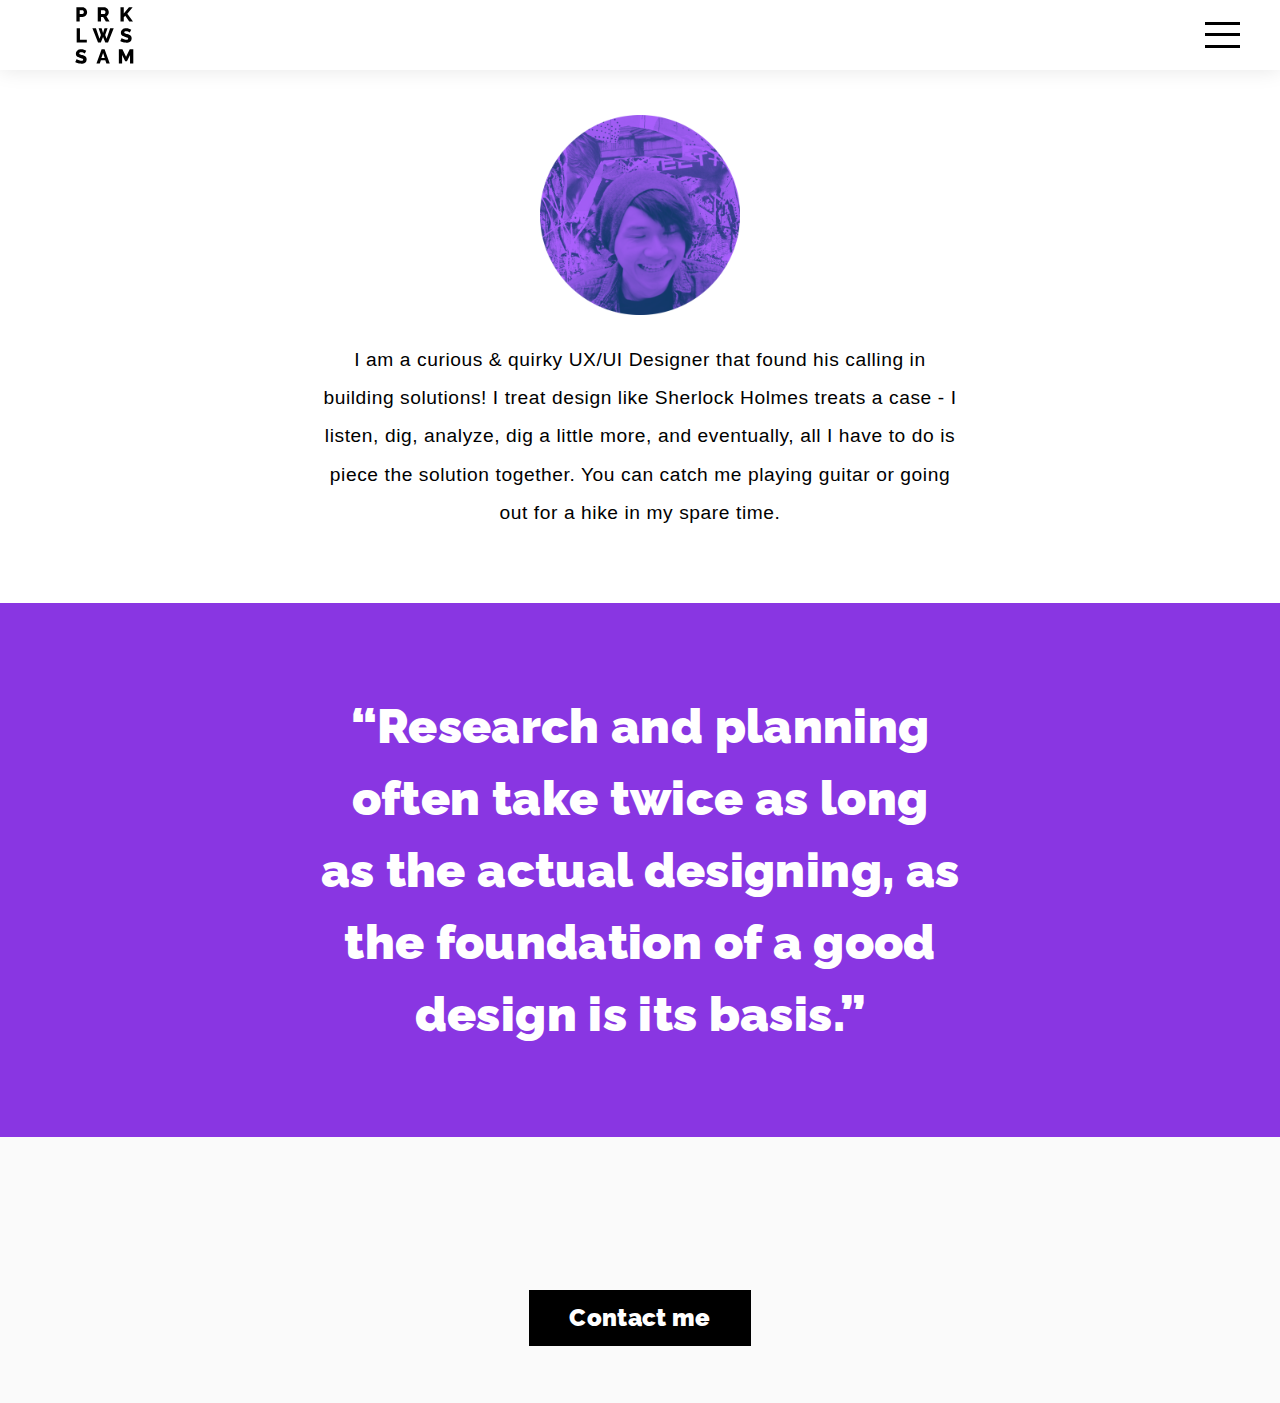
==== about.html @ 824cc942 "Responsiveness" ====
<html>
<head>
  <title>Park's Portfolio of Projects</title>
  <meta name="viewport" content="width=device-width, initial-scale=1">
  <link rel="shortcut icon" href="assets/logo.ico" />
<link href="style.css" rel="stylesheet">
<link href="animate.css" rel="stylesheet">
<link href="https://fonts.googleapis.com/css?family=Montserrat:500|Raleway:900" rel="stylesheet">
<script src="https://ajax.googleapis.com/ajax/libs/jquery/3.3.1/jquery.min.js"></script>
<script src="wow.min.js"></script>
<script src="nav.js"></script>
<script>
new WOW().init();
</script>
</head>
<body>
<header>
  <input id="burger" type="checkbox" style="display:none"/>
  <label for="burger"> <span></span> <span></span> <span></span> </label>
  <nav>
        <a href="index.html" class="hidelogo"><img src="assets/logo2.svg" alt="" class="navlogo"></a>
    <ul>
      <li><a href="index.html">Home</a></li>
      <li><a href="about.html">About</a></li>
      <li><a href="work.html">My Work</a></li>
      <li><a href="contact.html">Contact</a></li>

    </ul>
  </nav>
</header>
  <section class="home">
  <div class="open-overlay">
    <span class="bar-top"></span>
    <span class="bar-middle"></span>
    <span class="bar-bottom"></span>
  </div>
</section>
</header>
<!-- <section class="abouthero aboutsection">
</section> -->
<section class="ab1 centerwrapper aboutsection">
<img src="assets/about/me.png" alt="" class="aboutimg">
  <p class="mid centerwrapper fadeInUp animated wow">
    I am a curious & quirky UX/UI Designer that found his calling in building solutions! I treat design like Sherlock Holmes treats a case - I listen, dig, analyze, dig a little more, and eventually, all I have to do is piece the solution together. You can catch me playing guitar or going out for a hike in my spare time.

</p>
</section>
<section class="ab2 aboutsection centerwrapper">
<h2 class="mid wtext htwo fadeInLeft animated wow">“Research and planning often take twice as long as the actual designing, as the
foundation of a good design is its basis.”</h2>
</section>
<section class="aboutcontact centerwrapper aboutsection">
  <h2 class="centerwrapperitem fadeInUp animated wow">Want to know more?</h2>
  <a href="contact.html">
  <button type="button">Contact me</button></a>

</section>
</body>
</html>
---- style.css ----
/* Park's Notes!

Oh hey! Peeking at my code huh? It's pretty uhhh messy - but it works so hey!.

Anyways.. all of this code (minus the navigation) is done by me!

I would also love to give credit to Curtis Campbell for doing my previous portfolio!

 */



.homesections{
  height: 400pt;
  background-position: center;
  background-size: cover;
  width: 100%;
}

.home1{
  background-image: url("assets/home/hero.png");
  background-position: left;

}

.home2{
  background-color: #E2366B;

  background-image: url("assets/home/coffeepink.gif");
  background-size: 500pt;
  background-repeat: no-repeat;

}

.home3{
  background-color: #ffffff;


}
.home4{
  background-image: url("assets/home/contact.png");


}

.projecthero{
  /* background-color: #E2366B; */
  background-color: #FFFFFF;

  min-height: 200pt;
  max-height: auto;
  background-position: center;
  background-size: cover;
  width: 100%;

}

.projectsections{
  min-height: 300pt;
  max-height: auto;
  background-position: center;
  background-size: cover;
  max-width: 100%;
  padding-top: 10%;
  padding-bottom: 10%;
  margin: 50pt 50pt 50pt 50pt;


}

.project1{
  background-color: #00BC77;

}
.project2{
  background-color: #FA914E;


}
.project3{
  background-color: #FFFFFF;


}
.projectcongen{
  width: 50%;
  padding-bottom: 2%
}

.projectkabuni{
  width: 25%;
  padding-bottom: 2%
}
@media (max-width:768px) {
  .projectkabuni{
    width: 50%;

  }

  .projectsections{
    margin: 25pt 25pt 25pt 25pt;


}



}
.visogif{
  width: 25%
}





.congensections{
  min-height: 400pt;
  max-height: auto;
  background-position: center;
  background-size: cover;
  width: 100%;
  padding-top: 5%;
  padding-bottom:5%
}

.congen1{
  background-image:url("assets/congen/section1.png")

}
.congen2{
 background-color: #FAFAFA;

}

.congen3{
  background-image: url("assets/congen/section2.png");
}

.congen4{
 background-color: #FAFAFA;

}

.congen5{
  background-image: url("assets/congen/section3.png");

}

.congen6{
 background-color: #FAFAFA;

}


.flowgif{
  width: 80%;
  height: auto;
  margin: 2% 25% 2% 25%
}
@media (max-width:768px) {
  .flowgif{
    width: 90%;
    margin: 2% 5% 2% 5%

  }

}

.congen7{
 background-color: #00BC77;

}

.congenuserflow{
  display: block;
    margin: 0 auto;

}

.congenuf{
 background-color: #FFFFFF;
min-height: auto
}










.kabunisections{
  min-height: 400pt;
  max-height: auto;
  background-position: center;
  background-size: cover;
  width: 100%;
  padding-top: 5%;
  padding-bottom:5%
}

.kabunihero{
  background-image: url("assets/kabuni/hero.png");
  z-index: 101;
  min-height: 200pt;
  max-height: 300pt;

}


.ks1{
  background-color: #5FDADF;
  min-height: 200pt;
  max-height: auto;

}

.ks2{
  background-color: #FAFAFA
}

.ks3{
  background-image: url("assets/kabuni/section2.png");

}

.ks4{
  background-color: #FAFAFA

}

.ks5{
  background-image: url("assets/kabuni/section3.png")
}

.ks6{
  background-color: #EEFEFF;
  padding-top:5%;
  padding-bottom:5%


}
.ks8{
  background-color: #FAFAFA;
  padding-top:75pt
}

.kabunisupport{
  width: 200pt
}

.ks8{
  background-color: #FFFFFF;
  padding-top:75pt
}

.supporttext{
text-align: left;
margin-left:15%;
margin-right: 10%;
padding-bottom: 5%

}

@media (max-width:768pt) {
  .supporttext{
    text-align: center;
    margin: 0
    padding: 2% 25% 2% 25%
  }

  .kabunisupport{
    width: 125pt
  }
}

.ks9{

  background-color: #5FDADF;
  padding-top:75pt
}
.kabunidetail{
  width: 150pt
}










.visosections{
  min-height: 400pt;
  max-height: auto;
  background-position: center;
  background-size: cover;
  width: 100%;
  padding-top: 5%;
  padding-bottom:5%
}
.visohero{
  background-image: url("assets/viso/section1.png")
}
.viso2{
  background-color: #FAFAFA
}
.viso3{
  background-image: url("assets/viso/section2.png")
}

.visobrandimg{
  width: 40%;

}
@media (max-width:768px) {
  .visobrandimg{

    display: none;

  }
}

.viso5{
  background-color: #FA914E
}

.visogif{
  width: 40%;
  display: block;
  margin: 0 auto;

}
@media (max-width:768px) {
  .visogif{
    width: 80%;
    display: block;
    margin: 0 auto;
  }
}

.viso6{
  background-color: #FAFAFA
}

.viso7{
  background-image: url("assets/viso/section4.png")

}







.aboutsection{
  min-height: 400pt;
  max-height: auto;
  max-height: auto;
  background-position: center;
  background-size: cover;
  width: 100%;
}
.aboutimg{
  width: 150pt;

}

.ab1{
    background-color: #FFFFFF;

}
.ab2{
  background-color: #8936E2;

}
.aboutcontact{
  min-height: 200pt;
  max-height: auto;

}









.yellowrectangle{
  background-color: yellow;
  min-height: 50%;
  margin: 50pt 50pt 50pt 50pt;
  padding-left: 5%

}
@media (max-width:768pt) {
  .yellowrectangle{
    margin: 0pt 0pt 0pt 0pt;
}

}
.contactsubtitle{
  padding-top: 5%
}

@media (max-width:768pt) {
  .contactsubtitle{
    padding-top: 20%
  }
}

.contactbacky{
  background-image: url("assets/contact/backy.png");
  background-size:cover;
  background-position: center center;
  height: 100%

}





.centerwrapper{
  display: flex;
  -ms-flex-align: center;
	-webkit-align-items: center;
	-webkit-box-align: center;
	align-items: center;
  justify-content: center;
  flex-wrap: wrap;
  align-content: center;
  /* flex-direction: column; */

}
.centerwrapperitem{
  flex-basis: 100%;
}



.wrappercolumn{
  display: flex;
  flex-direction: column;
  align-items: center;
}

.wrapper{
display: flex;
flex-direction: row;
flex-wrap: auto
}


.twocolumn{
  display: flex;
  flex-direction: row;
  justify-content: center;
  align-items: center;
}

.twocolumn > div{
  flex: 1;

}

.columnspacing{
  margin-left: 10%
}

@media (max-width:768pt) {
  .twocolumn{
    display: flex;
    flex-direction: column;
  }
  .columnspacing{
    margin-left: 0
  }
}























body{
  margin:0;
  background-color: #FAFAFA
}

h1{
  font-family: 'Raleway', serif;
  font-weight: 900;
  font-size: 4em;
  letter-spacing: 1.12;
  text-align: center;
  margin-top: 0pt;
  margin-bottom: 0pt;

}

h2{
  font-family: 'Raleway', sans-serif;
  font-size: 3em;
  line-height: 1.5em;
  font-weight: 900;
  text-align: center;
  letter-spacing: 0.36;
  margin-top: 0pt;
  margin-bottom: 0pt;

}

h3{
  font-family: 'Cabin', sans-serif;
  font-weight: 900;
  font-size: 2em;
  line-height: 1.5em;

  letter-spacing: .48;
  text-align: center;
  margin-top: 0pt;
  margin-bottom: 0pt;

}

p{
  font-family: 'Cabin', sans-serif;
  font-weight: 500;
  font-size: 1.2em;
  letter-spacing: 0.58;
  line-height: 2em;
  text-align: left;
  margin-top: 0pt;
  margin-bottom: 0pt;
}


button{
  background-color: black;
  color: white;
  font-family: 'Raleway', sans-serif;
  font-weight: 900;
  font-size: 18pt;
  letter-spacing: 0.36;
  border: none;
  margin-top: 1em;
  padding: 10pt 30pt 10pt 30pt;
  align-items: center
  -webkit-transition-duration: .4s;
    transition-duration: .4s;
    align-self: center;
}
button:hover {
    background-color: white;
    color: black;
    cursor: pointer

}


img{
  max-width: 100%;
  height: auto;
}

@media (max-width:768pt) {

}


.imgmid{
  align: center;
}




.homeherotext{
  font-size: 5em
}

.homeherotextsubtitle{
  font-size: 2em
}

.quote{
  text-align: center;
  padding: 2% 10% 2% 10%

}

.wtext{
  color: white;
}



.left{
  text-align: left;

}

.right{
  text-align: right;
}




.mid{
  text-align: center;
  padding: 2% 25% 2% 25%
}


@media (max-width:768px) {
h1{
  font-size: 3em;

}
h2{
  font-size: 2.5em;

}
h3{
  font-size: 1.5em;
}
p{
  font-size: 1em;
  line-height: 1.5em;
  margin-bottom: 15pt

}
button{
  background-color: black;
  color: white;
  font-family: 'Raleway', sans-serif;
  font-weight: 900;
  font-size: 1.25em;
  letter-spacing: 0.36;
  border: none;
  margin-top: 1em;
  padding: 8pt 25pt 8pt 25pt;
  align-items: center
  -webkit-transition-duration: .4s;
    transition-duration: .4s;
    align-self: center;
}

.homeherotext{
  font-size: 4em
}

.homeherotextsubtitle{
  font-size: 1.2em
}

.htwo{
  font-size: 1.8em
}

}














/* NAVIGATION - Park's notes: This was based off jlnljn's codepen and retweaked. For original please see: https://www.cssscript.com/css-fullscreen-sliding-navigation-menu/ */

input + label {
  position: fixed;
  top: 23px;
  right: 40px;
  height: 40px;
  width: 35px;
  z-index: 500;
}

input + label span {
  position: absolute;
  width: 100%;
  height: 3px;
  top: 57%;
  margin-top: -1px;
  left: 0;
  display: block;
  background: #000000;
  transition: .5s;
}

input + label span:first-child { top: 0px; }

input + label span:last-child { top: 11px; }

label:hover { cursor: pointer; }

input:checked + label span {
  opacity: 0;
  top: 50%;
}

input:checked + label span:first-child {
  opacity: 1;
  transform: rotate(405deg);
}

input:checked + label span:last-child {
  opacity: 1;
  transform: rotate(-405deg);
}
input ~ nav {
  background: white;
  position: fixed;
  top: 0;
  left: 0;
  width: 100%;
  height: 70px;
  z-index: 300;
  transition: .5s;
  transition-delay: .5s;
  overflow: hidden;
}


input ~ nav > ul {
  text-align: center;
  position: absolute;
  top: 15%;
  left: 20%;
  right: 20%;
}

input ~ nav > ul > li {
  opacity: 0;
  transition: .5s;
  transition-delay: 0s;
}

input ~ nav > ul > li > a {
  text-decoration: none;
  text-transform: uppercase;
  color: #020304;
  font-weight: 700;
  font-family: 'Raleway' sans-serif;
  display: block;
  padding: 30px;
}

input:checked ~ nav {
  height: 100%;
  background-color: rgba(54,147,226,0.98);
  transition-delay: 0s;
}

input:checked ~ nav > ul > li {
  opacity: 1;
  transition-delay: .5s;
}

ul{
  list-style: none
}

input:checked ~ nav > .hidelogo{
  opacity: 0;
  transition: 0.5s
}



li{
  font-family: 'Raleway', sans-serif;
  font-size: 24pt;
  font-weight: 900;
  text-align: center;
  letter-spacing: 0.36;
  margin-top: 0pt;
  margin-bottom: 0pt;
}

.navlogo{
  width: 60px;
  padding-top: 4pt;
  padding-left: 75px;
}
nav{
  box-shadow: 0 0 20px rgba(0,0,0,0.1);
}

header{
  margin-bottom: 70px;

}


/* Nav for small screens */


@media (max-width:768px) {
  .navlogo{
        display: block;
        margin: 0 auto;
        padding-left: 0;
    }
  input:checked ~ nav > .hidelogo{
      display:none;
      transition: 0.5s
    }
    input ~ nav > ul {
      text-align: center;
      position: absolute;
      top: 15%;
      left: 15%;
      right: 20%;
    }

  }

  /* @media only screen and (max-width:414px) {
    .navlogo{
      width: 82px;
      padding-top: 6pt;
      padding-left: 75px;
    }
    .navlogo{
          display: block;
          margin: 0 auto;
          padding-left: 0;
      }
    input:checked ~ nav > .hidelogo{
        display:none;
        transition: 0.5s
      }
    input + label {
      position: fixed;
      top: 35px;
      right: 40px;
      height: 40px;
      width: 35px;
      z-index: 500;
    }

    input + label span {
      position: absolute;
      width: 100%;
      height: 3px;
      top: 57%;
      margin-top: -1px;
      left: 0;
      display: block;
      background: #000000;
      transition: .5s;
    }

    input + label span:first-child { top: 0px; }

    input + label span:last-child { top: 11px; }

    input ~ nav {
      background: white;
      position: fixed;
      top: 0;
      left: 0;
      width: 100%;
      height: 100px;
      z-index: 300;
      transition: .5s;
      transition-delay: .5s;
      overflow: hidden;
    }
    header{
      margin-bottom: 100px;

    }
  }
 */
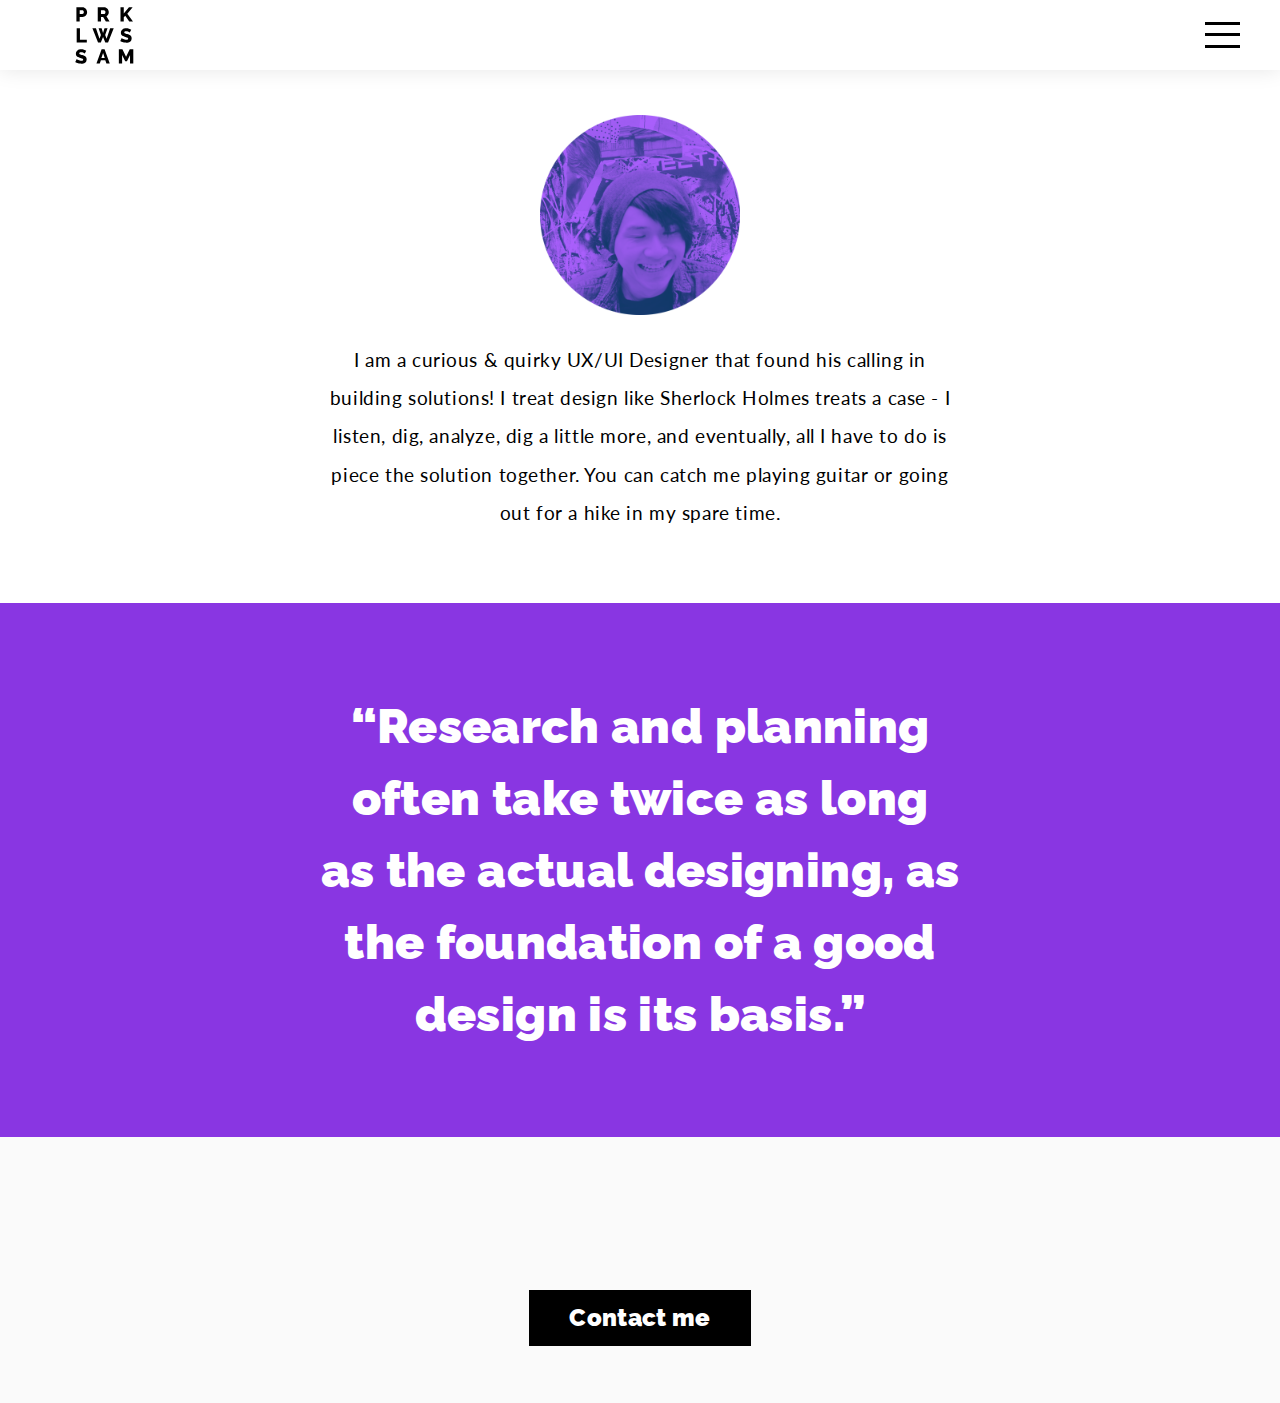
==== commit cddb0aba: "Font changes and meta tags" ====
--- a/about.html
+++ b/about.html
@@ -1,11 +1,15 @@
 <html>
 <head>
   <title>Park's Portfolio of Projects</title>
+  <meta name="description" content="Park's Portfolio of Projects - About Moi"/>
+  <meta name="keywords" content="UX, UI, designer, portfolio">
   <meta name="viewport" content="width=device-width, initial-scale=1">
   <link rel="shortcut icon" href="assets/logo.ico" />
 <link href="style.css" rel="stylesheet">
 <link href="animate.css" rel="stylesheet">
-<link href="https://fonts.googleapis.com/css?family=Montserrat:500|Raleway:900" rel="stylesheet">
+<link href="https://fonts.googleapis.com/css?family=Raleway:900" rel="stylesheet">
+<link href="https://fonts.googleapis.com/css?family=Lato:400,700,900" rel="stylesheet">
+
 <script src="https://ajax.googleapis.com/ajax/libs/jquery/3.3.1/jquery.min.js"></script>
 <script src="wow.min.js"></script>
 <script src="nav.js"></script>
--- a/style.css
+++ b/style.css
@@ -41,6 +41,12 @@
   background-image: url("assets/home/contact.png");
 
 
+}
+@media (max-width:768px) {
+  .home4{
+    background-image: none;
+background-color: #EEE863
+  }
 }
 
 .projecthero{
@@ -537,27 +543,30 @@
 }
 
 h3{
-  font-family: 'Cabin', sans-serif;
+  font-family: 'Lato', sans-serif;
   font-weight: 900;
   font-size: 2em;
   line-height: 1.5em;
-
   letter-spacing: .48;
   text-align: center;
   margin-top: 0pt;
   margin-bottom: 0pt;
+  font-variant-ligatures: no-common-ligatures;
+
 
 }
 
 p{
-  font-family: 'Cabin', sans-serif;
-  font-weight: 500;
+  font-family: 'Lato', sans-serif;
+  font-weight: 400;
   font-size: 1.2em;
   letter-spacing: 0.58;
   line-height: 2em;
   text-align: left;
   margin-top: 0pt;
   margin-bottom: 0pt;
+  font-variant-ligatures: no-common-ligatures;
+
 }
 
 
@@ -582,6 +591,10 @@
     cursor: pointer
 
 }
+button:focus {
+  outline:0;
+}
+
 
 
 img{
@@ -845,8 +858,20 @@
       text-align: center;
       position: absolute;
       top: 15%;
-      left: 15%;
-      right: 20%;
+      /* left: 10%;
+      right: 20%; */
+      display: block;
+      margin: 0 auto;
+      padding-left: 0;
+    }
+    input ~ nav > ul > li {
+display:none;
+      transition: .5s;
+      transition-delay: 0s;
+    }
+    input:checked ~ nav > ul > li {
+      display: block;
+      transition-delay: .5s;
     }
 
   }
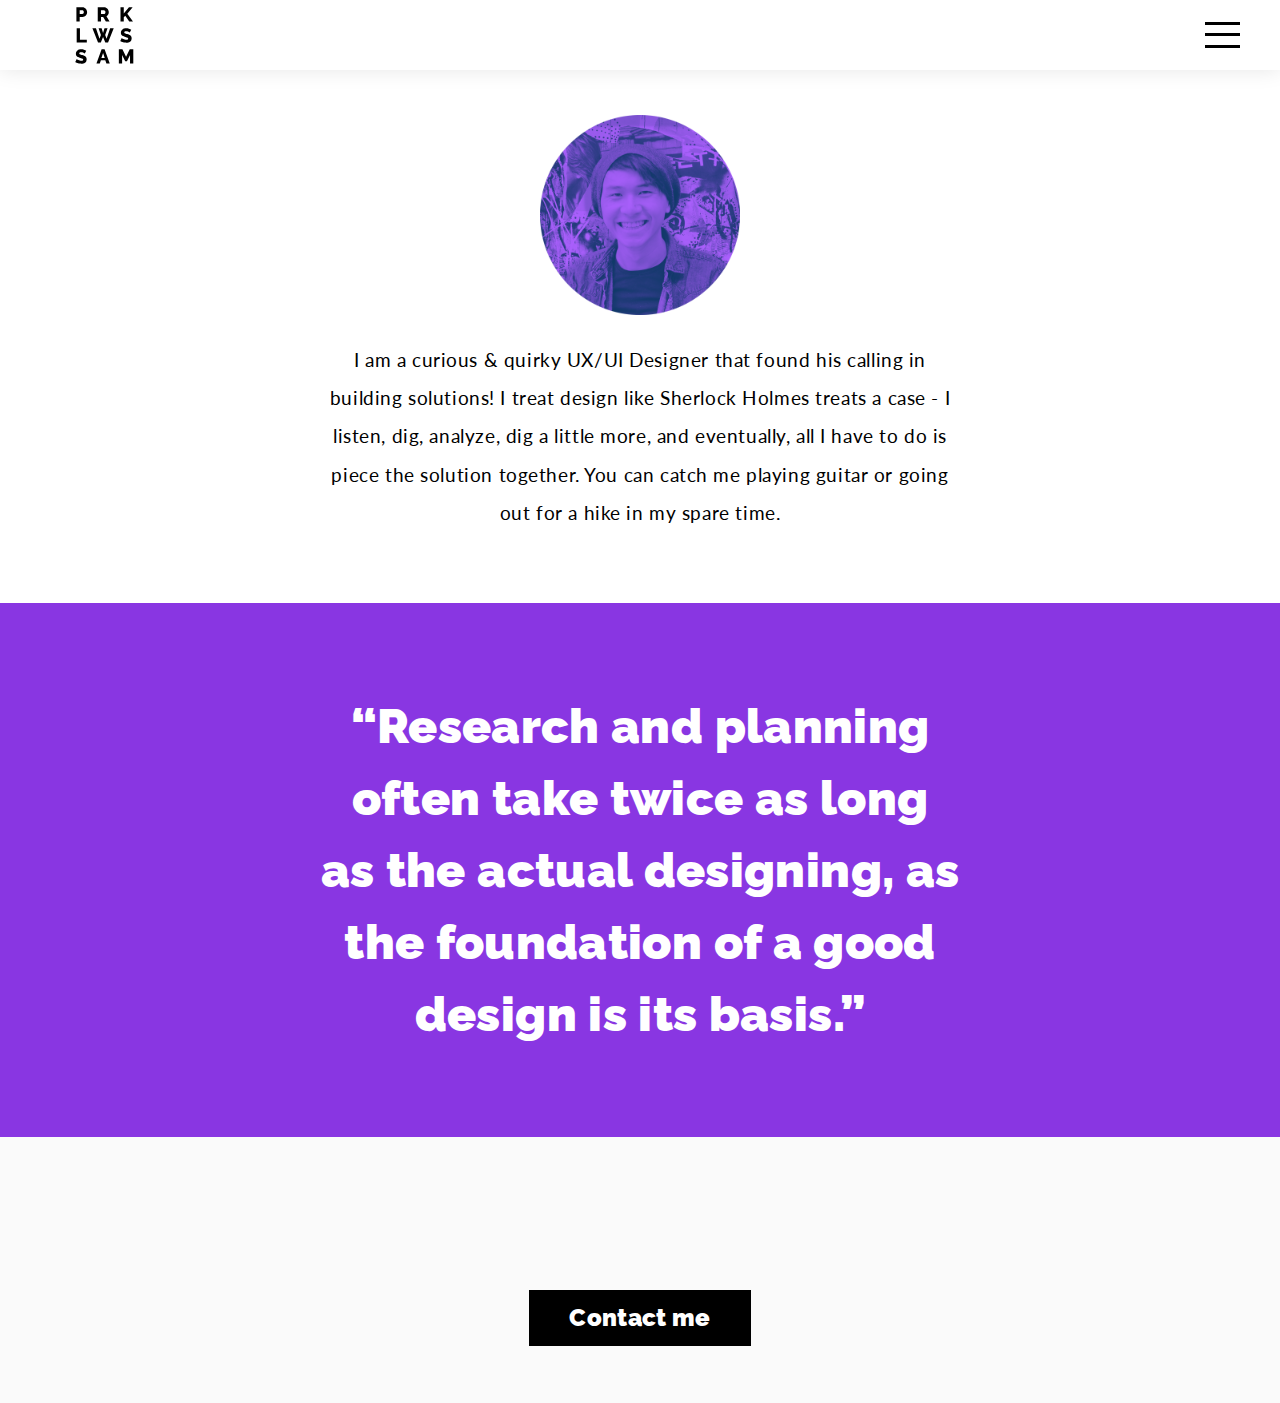
==== commit 332061d4: "SEO Inmplementation V1" ====
--- a/about.html
+++ b/about.html
@@ -1,8 +1,24 @@
 <html>
 <head>
-  <title>Park's Portfolio of Projects</title>
-  <meta name="description" content="Park's Portfolio of Projects - About Moi"/>
-  <meta name="keywords" content="UX, UI, designer, portfolio">
+  <meta charset="UTF-8">
+  <meta name="author" content="Park Lewis Sam">
+
+  <title>About | Park Lewis Sam</title>
+  <meta name="description" content="Park is a UX/UI Designer who is passionate in finding root problems through user research and creating user-centric experiences."/>
+  <meta name="keywords" content="UX, UI, designer, portfolio, user experience designer, user interface designer, ux ui, designer, product design, interactive design">
+
+
+
+  <meta property="og:title" content="About | Park Lewis Sam">
+  <meta property="og:locale" content="en_US">
+  <meta property="og:type" content="website">
+  <meta property="og:description" content="Park is a UX/UI Designer who is passionate in finding root problems through user research and creating user-centric experiences.">
+  <meta property="og:image" content="assets/logo2.svg">
+  <meta property="og:image:width" content="400" />
+  <meta property="og:image:height" content="400" />
+  <meta property="og:url" content="http://www.parklewissam.com">
+
+
   <meta name="viewport" content="width=device-width, initial-scale=1">
   <link rel="shortcut icon" href="assets/logo.ico" />
 <link href="style.css" rel="stylesheet">
--- a/style.css
+++ b/style.css
@@ -846,9 +846,10 @@
 
 @media (max-width:768px) {
   .navlogo{
-        display: block;
-        margin: 0 auto;
         padding-left: 0;
+    }
+    nav{
+      text-align: center
     }
   input:checked ~ nav > .hidelogo{
       display:none;
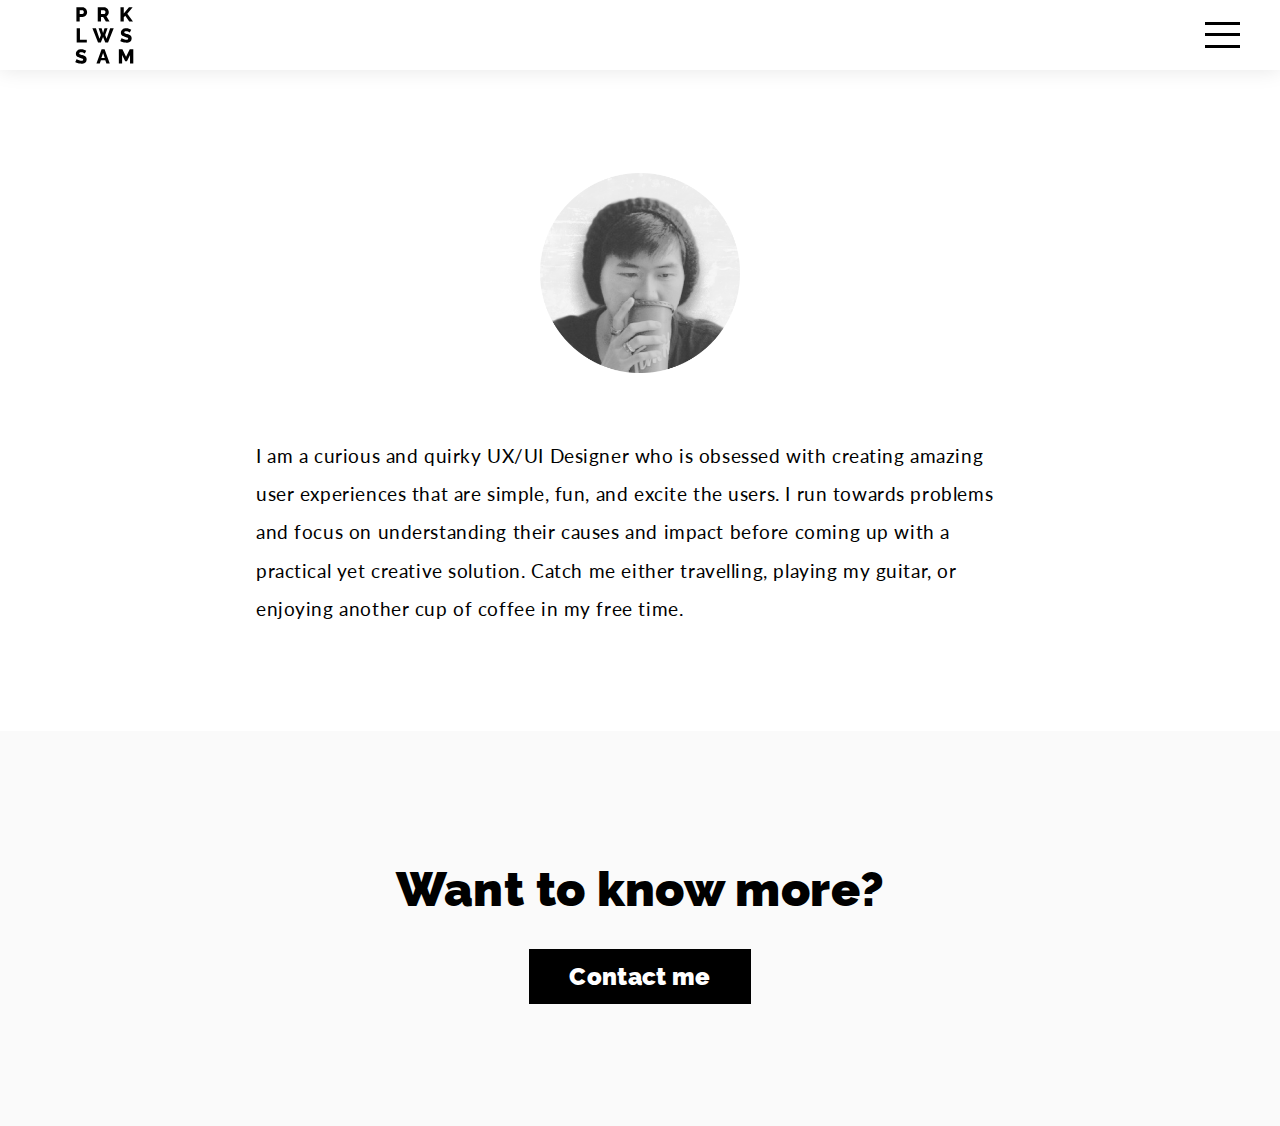
==== commit a974fda5: "About pages changes v1" ====
--- a/about.html
+++ b/about.html
@@ -4,7 +4,7 @@
   <meta name="author" content="Park Lewis Sam">
 
   <title>About | Park Lewis Sam</title>
-  <meta name="description" content="Park is a UX/UI Designer who is passionate in finding root problems through user research and creating user-centric experiences."/>
+  <meta name="description" content="Park is a UX/UI Designer who is passionate in finding root problems through user research and creating user-centric experiences.">
   <meta name="keywords" content="UX, UI, designer, portfolio, user experience designer, user interface designer, ux ui, designer, product design, interactive design">
 
 
@@ -12,11 +12,11 @@
   <meta property="og:title" content="About | Park Lewis Sam">
   <meta property="og:locale" content="en_US">
   <meta property="og:type" content="website">
-  <meta property="og:description" content="Park is a UX/UI Designer who is passionate in finding root problems through user research and creating user-centric experiences.">
+  <meta property="og:description" content="I  is a UX/UI Designer who is passionate in finding root problems through user research and creating user-centric experiences.">
   <meta property="og:image" content="assets/logo2.svg">
   <meta property="og:image:width" content="400" />
   <meta property="og:image:height" content="400" />
-  <meta property="og:url" content="http://www.parklewissam.com">
+  <meta property="og:url" content="http://www.parklewissam.com/about.html">
 
 
   <meta name="viewport" content="width=device-width, initial-scale=1">
@@ -28,7 +28,6 @@
 
 <script src="https://ajax.googleapis.com/ajax/libs/jquery/3.3.1/jquery.min.js"></script>
 <script src="wow.min.js"></script>
-<script src="nav.js"></script>
 <script>
 new WOW().init();
 </script>
@@ -40,10 +39,10 @@
   <nav>
         <a href="index.html" class="hidelogo"><img src="assets/logo2.svg" alt="" class="navlogo"></a>
     <ul>
-      <li><a href="index.html">Home</a></li>
-      <li><a href="about.html">About</a></li>
-      <li><a href="work.html">My Work</a></li>
-      <li><a href="contact.html">Contact</a></li>
+      <li><a href="http://www.parklewissam.com/">Home</a></li>
+      <li><a href="http://www.parklewissam.com/about">About</a></li>
+      <li><a href="http://www.parklewissam.com/work">My Work</a></li>
+      <li><a href="http://www.parklewissam.com/contact">Contact</a></li>
 
     </ul>
   </nav>
@@ -60,18 +59,28 @@
 </section> -->
 <section class="ab1 centerwrapper aboutsection">
 <img src="assets/about/me.png" alt="" class="aboutimg">
-  <p class="mid centerwrapper fadeInUp animated wow">
-    I am a curious & quirky UX/UI Designer that found his calling in building solutions! I treat design like Sherlock Holmes treats a case - I listen, dig, analyze, dig a little more, and eventually, all I have to do is piece the solution together. You can catch me playing guitar or going out for a hike in my spare time.
+  <p class="abouttext centerwrapper fadeInUp animated wow">
+    I am a curious and quirky UX/UI Designer who is obsessed with creating amazing user experiences that are simple, fun, and excite the users. I run towards problems and focus on understanding their causes and impact before coming up with a practical yet creative solution. Catch me either travelling, playing my guitar, or enjoying another cup of coffee in my free time.
+</p>
+<!-- <p class="abouttext centerwrapper fadeInUp animated wow">
+  My UX journey began while working at a startup. I began designing/developing the landing page as part of my role and accidentally found my passion when I began questioning certain elements on the page that hindered the site usability. I went back to school for design and since then, have had the privilege of working with a couple of tech companies as well as freelancing on the side.
+</p> -->
+</section>
+<!-- <section class="ab2 aboutsection centerwrapper">
+<h2 class="mid htwo fadeInLeft animated wow">"In order to create designs that matter, start with finding out why they matter."</h2>
+<br><h3 class="mid fadeInLeft animated wow">- My Philosophy</h3>
+</section>
+<section class="ab1 aboutsection centerwrapper">
 
-</p>
-</section>
-<section class="ab2 aboutsection centerwrapper">
-<h2 class="mid wtext htwo fadeInLeft animated wow">“Research and planning often take twice as long as the actual designing, as the
-foundation of a good design is its basis.”</h2>
-</section>
+
+</section> -->
+
+
+
+
 <section class="aboutcontact centerwrapper aboutsection">
   <h2 class="centerwrapperitem fadeInUp animated wow">Want to know more?</h2>
-  <a href="contact.html">
+  <a href="http://www.parklewissam.com/contact">
   <button type="button">Contact me</button></a>
 
 </section>
--- a/style.css
+++ b/style.css
@@ -11,7 +11,8 @@
 
 
 .homesections{
-  height: 400pt;
+  min-height: 400pt;
+  max-height: auto;
   background-position: center;
   background-size: cover;
   width: 100%;
@@ -372,6 +373,8 @@
   background-position: center;
   background-size: cover;
   width: 100%;
+  padding-top: 5%;
+  padding-bottom:5%
 }
 .aboutimg{
   width: 150pt;
@@ -383,12 +386,20 @@
 
 }
 .ab2{
-  background-color: #8936E2;
+  background-color: #FAFAFA;
 
 }
 .aboutcontact{
   min-height: 200pt;
   max-height: auto;
+
+}
+
+.abouttext{
+text-align: left;
+margin-left: 20%;
+margin-right: 20%;
+margin-top:5%
 
 }
 
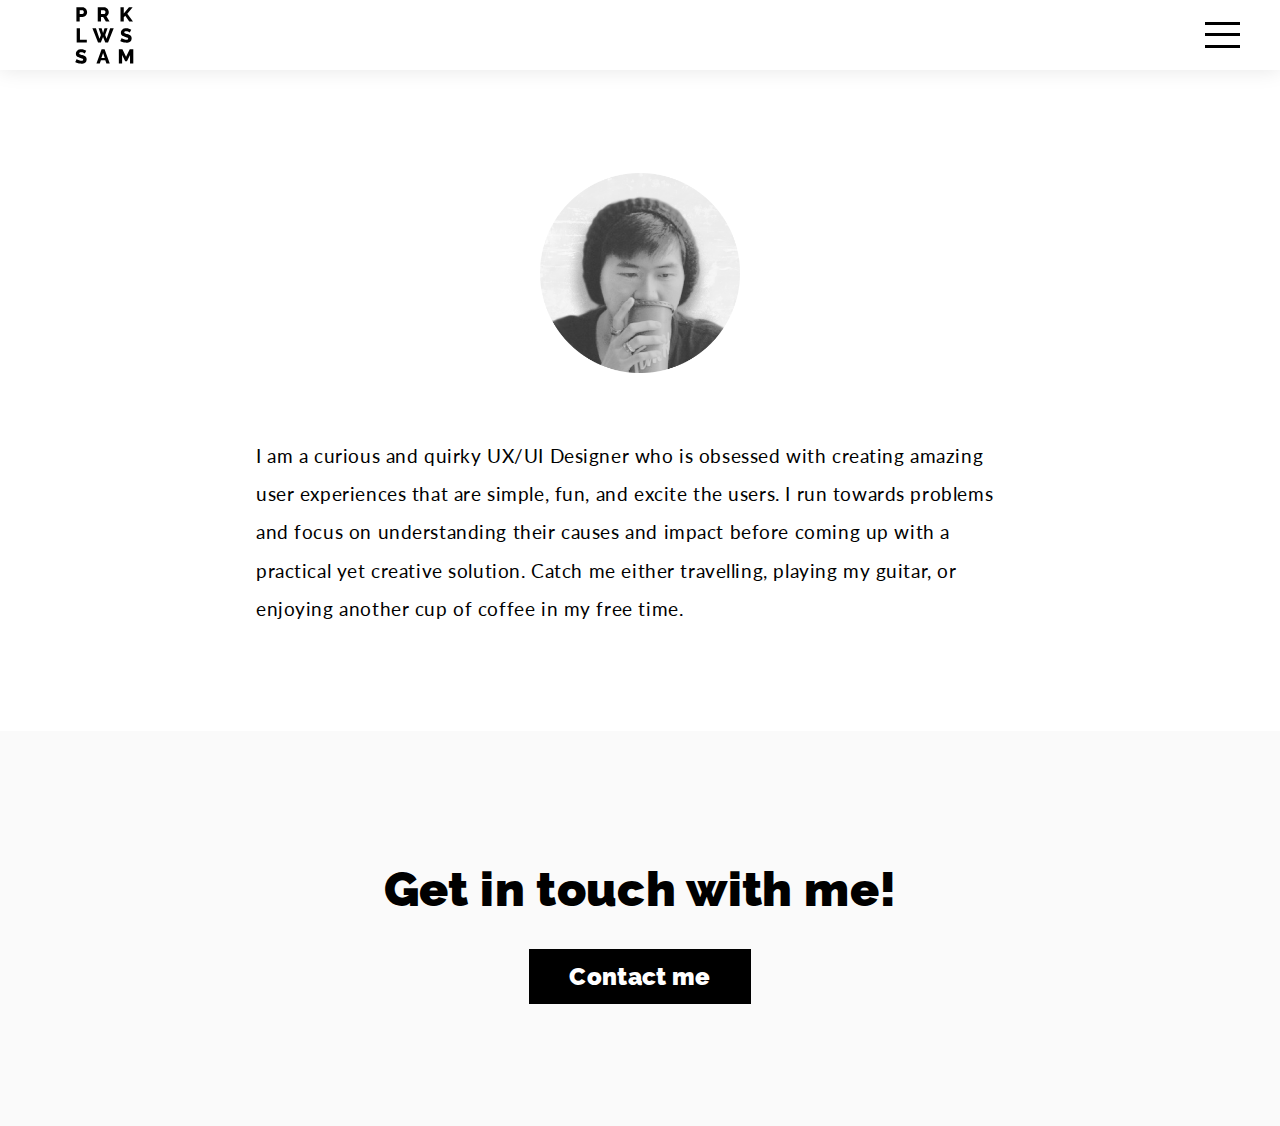
==== commit 50666363: "about page changes" ====
--- a/about.html
+++ b/about.html
@@ -79,7 +79,7 @@
 
 
 <section class="aboutcontact centerwrapper aboutsection">
-  <h2 class="centerwrapperitem fadeInUp animated wow">Want to know more?</h2>
+  <h2 class="centerwrapperitem fadeInUp animated wow">Get in touch with me!</h2>
   <a href="http://www.parklewissam.com/contact">
   <button type="button">Contact me</button></a>
 
